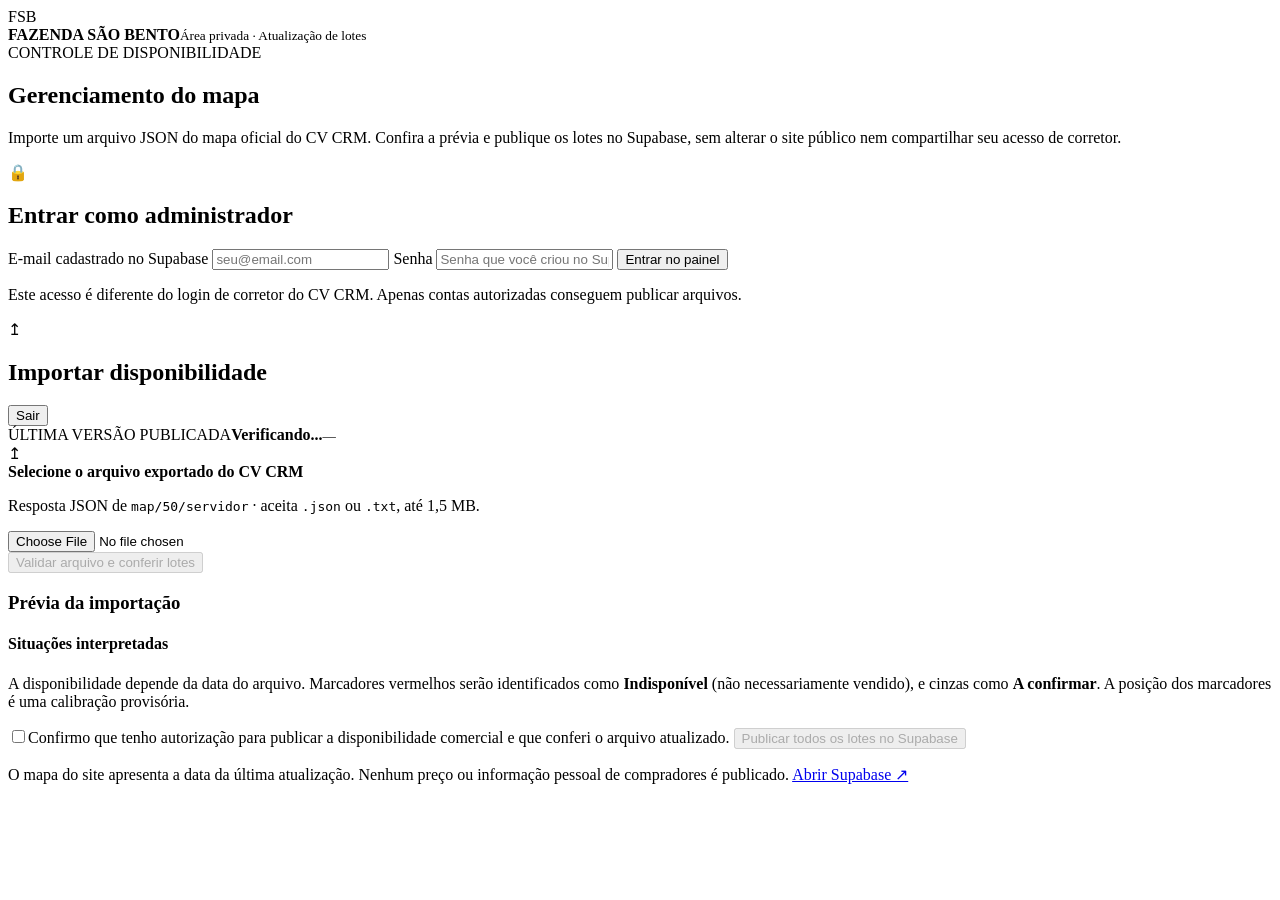
==== index.html @ a3e3b556 "feat: iniciar painel independente de disponibilidade CV CRM" ====
<!doctype html>
<html lang="pt-BR">
<head>
  <meta charset="utf-8"/>
  <meta name="viewport" content="width=device-width,initial-scale=1"/>
  <meta name="robots" content="noindex,nofollow,noarchive"/>
  <meta http-equiv="Content-Security-Policy" content="default-src 'none'; script-src 'self'; style-src 'self'; connect-src https://xzjjlykhumkrfmbvuvnt.supabase.co; img-src 'self' data:; base-uri 'none'; form-action 'none'; frame-ancestors 'none'"/>
  <title>Administração de lotes — Fazenda São Bento</title>
  <link rel="stylesheet" href="./admin.css"/>
  <script type="module" src="./admin.js"></script>
</head>
<body>
  <main class="wrap">
    <header class="brand"><span class="brand-mark">FSB</span><div><strong>FAZENDA SÃO BENTO</strong><small>Área privada · Atualização de lotes</small></div></header>
    <section class="intro"><span class="eyebrow">CONTROLE DE DISPONIBILIDADE</span><h1>Gerenciamento do mapa</h1><p>Importe um arquivo JSON do mapa oficial do CV CRM. Confira a prévia e publique os lotes no Supabase, sem alterar o site público nem compartilhar seu acesso de corretor.</p></section>
    <section class="card" id="login-panel">
      <div class="card-title"><span class="circle">🔒</span><h2>Entrar como administrador</h2></div>
      <form id="login-form" class="fields">
        <label for="email">E-mail cadastrado no Supabase</label>
        <input id="email" type="email" autocomplete="username" placeholder="seu@email.com" required maxlength="250"/>
        <label for="password">Senha</label>
        <input id="password" type="password" autocomplete="current-password" placeholder="Senha que você criou no Supabase" required/>
        <button class="btn primary" id="login-btn" type="submit">Entrar no painel</button>
      </form>
      <p class="small">Este acesso é diferente do login de corretor do CV CRM. Apenas contas autorizadas conseguem publicar arquivos.</p>
    </section>
    <section class="card hidden" id="import-panel">
      <div class="toolbar"><div class="card-title"><span class="circle">↥</span><h2>Importar disponibilidade</h2></div><button id="logout-btn" class="btn outline small-button" type="button">Sair</button></div>
      <div class="current"><span class="muted">ÚLTIMA VERSÃO PUBLICADA</span><strong id="latest-count">Verificando...</strong><small id="latest-date">—</small></div>
      <div class="drop"><div class="drop-icon">↥</div><strong>Selecione o arquivo exportado do CV CRM</strong><p>Resposta JSON de <code>map/50/servidor</code> · aceita <code>.json</code> ou <code>.txt</code>, até 1,5 MB.</p><input id="upload" type="file" accept=".json,.txt,application/json,text/plain"/><span id="selected" class="muted"></span></div>
      <button id="validate-btn" class="btn outline" type="button" disabled>Validar arquivo e conferir lotes</button>
      <div class="review hidden" id="review-panel">
        <h3>Prévia da importação</h3><div id="summary-stats" class="stats"></div>
        <h4>Situações interpretadas</h4><div id="summary-types" class="types"></div>
        <p class="warning">A disponibilidade depende da data do arquivo. Marcadores vermelhos serão identificados como <b>Indisponível</b> (não necessariamente vendido), e cinzas como <b>A confirmar</b>. A posição dos marcadores é uma calibração provisória.</p>
        <label class="check"><input id="confirm" type="checkbox"/><span>Confirmo que tenho autorização para publicar a disponibilidade comercial e que conferi o arquivo atualizado.</span></label>
        <button id="publish-btn" type="button" class="btn primary" disabled>Publicar todos os lotes no Supabase</button>
      </div>
    </section>
    <p id="notice" class="notice hidden" role="status" aria-live="polite"></p>
    <footer>O mapa do site apresenta a data da última atualização. Nenhum preço ou informação pessoal de compradores é publicado. <a href="https://supabase.com/dashboard/project/xzjjlykhumkrfmbvuvnt/editor" target="_blank" rel="noopener noreferrer">Abrir Supabase ↗</a></footer>
  </main>
</body>
</html>
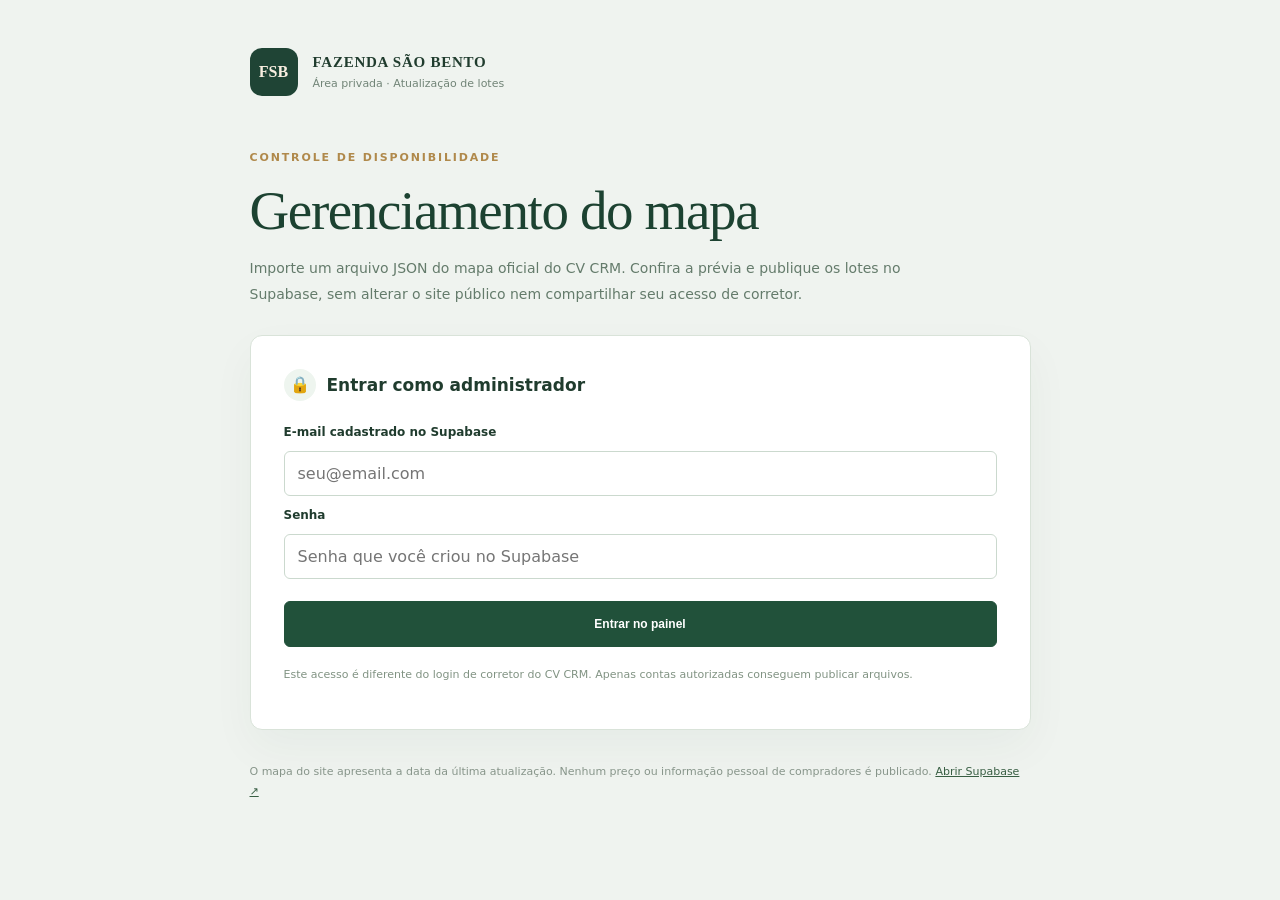
==== commit b272a55d: "fix: corrigir legenda vermelha para lotes vendidos" ====
--- a/index.html
+++ b/index.html
@@ -32,7 +32,7 @@
       <div class="review hidden" id="review-panel">
         <h3>Prévia da importação</h3><div id="summary-stats" class="stats"></div>
         <h4>Situações interpretadas</h4><div id="summary-types" class="types"></div>
-        <p class="warning">A disponibilidade depende da data do arquivo. Marcadores vermelhos serão identificados como <b>Indisponível</b> (não necessariamente vendido), e cinzas como <b>A confirmar</b>. A posição dos marcadores é uma calibração provisória.</p>
+        <p class="warning">A disponibilidade depende da data do arquivo. Marcadores vermelhos representam lotes <b>Vendidos</b>, conforme confirmado para a Fazenda São Bento. Os cinzas continuam como <b>A confirmar</b>. A posição dos marcadores é uma calibração provisória.</p>
         <label class="check"><input id="confirm" type="checkbox"/><span>Confirmo que tenho autorização para publicar a disponibilidade comercial e que conferi o arquivo atualizado.</span></label>
         <button id="publish-btn" type="button" class="btn primary" disabled>Publicar todos os lotes no Supabase</button>
       </div>
--- a/admin.css
+++ b/admin.css
@@ -0,0 +1 @@
+:root{font-family:Inter,system-ui,-apple-system,"Segoe UI",Arial,sans-serif;color:#203c2e;background:#eff3ef;font-synthesis:none}*{box-sizing:border-box}body{margin:0;min-height:100vh}.wrap{max-width:825px;margin:auto;padding:48px 22px 70px}.brand{display:flex;gap:15px;align-items:center;margin-bottom:50px}.brand-mark{width:48px;height:48px;display:grid;place-items:center;font-family:Georgia,serif;font-weight:bold;color:#f8eee0;background:#1f4435;border-radius:12px}.brand strong{display:block;font:600 15px Georgia,serif;letter-spacing:.05em}.brand small{color:#718477;font-size:11px;display:block;margin-top:6px}.eyebrow{color:#b0894b;letter-spacing:.17em;font-weight:800;font-size:11px}.intro h1{font:400 clamp(38px,6vw,55px) Georgia,serif;letter-spacing:-.025em;margin:14px 0;color:#1c4231}.intro p{max-width:720px;color:#647b6b;font-size:14px;line-height:1.85;margin:0 0 27px}.card{border-radius:12px;background:#fff;border:1px solid #d9e3d9;padding:33px;box-shadow:0 18px 45px #21452b0b;margin:21px 0}.card-title{display:flex;align-items:center;gap:11px;margin-bottom:24px}.card-title h2{font-size:17px;margin:0}.circle{width:32px;height:32px;border-radius:50%;display:grid;place-items:center;background:#eef5ef;color:#285b3f}.fields{display:flex;flex-direction:column;gap:12px}.fields label{font-size:12px;font-weight:700}.fields input{min-height:45px;padding:10px 13px;border:1px solid #cbd9ce;border-radius:6px;background:#fff;color:#213d31;font:inherit}.fields input:focus{outline:2px solid #68a27c}.btn{display:inline-flex;align-items:center;justify-content:center;border-radius:6px;min-height:46px;padding:12px 19px;font-weight:750;font-size:12px;cursor:pointer;transition:filter .2s}.btn:hover:not(:disabled){filter:brightness(.94)}.btn:disabled{opacity:.45;cursor:not-allowed}.primary{background:#21513a;color:#fff;border:1px solid #21513a}.fields .primary{margin-top:10px}.outline{background:#fff;color:#25553b;border:1px solid #aac4ae}.small-button{min-height:36px}.small{font-size:11px;color:#819383;line-height:1.8;margin-top:18px}.toolbar{display:flex;justify-content:space-between;align-items:center;gap:12px}.toolbar .card-title{margin-bottom:14px}.current{padding:17px 18px;background:#f4f7f2;border:1px solid #e1e8e1;border-radius:8px;display:flex;flex-direction:column;gap:7px;margin:6px 0 26px}.current strong{font-size:22px}.muted,.current small{color:#76877c;font-size:11px}.drop{border:2px dashed #b8cbb9;background:#fbfcf9;border-radius:10px;padding:29px 18px;text-align:center;display:flex;flex-direction:column;align-items:center;gap:12px;margin-bottom:14px}.drop-icon{display:grid;place-items:center;width:43px;height:43px;border-radius:50%;background:#e5f1e6;color:#22543c;font-size:26px;font-weight:bold}.drop strong{font-size:13px}.drop p{font-size:11px;color:#7e8d80;line-height:1.7;max-width:460px;margin:0}.drop code{color:#426949}.drop input{max-width:100%;font-size:12px}.review{padding-top:23px;border-top:1px solid #e7ece5;margin-top:27px}.review h3{font-size:17px}.review h4{font-size:13px;margin:24px 0 8px}.stats{display:grid;grid-template-columns:repeat(3,minmax(0,1fr));gap:10px}.stat{border:1px solid #e1e8df;padding:16px 12px;border-radius:7px;display:flex;flex-direction:column;gap:7px}.stat strong{font-size:24px}.stat span{font-size:11px;color:#728577}.types>div{display:flex;justify-content:space-between;font-size:12px;border-bottom:1px solid #edf1ec;padding:10px 0}.warning{background:#fff7e8;color:#7b6234;border:1px solid #ead8b9;font-size:12px;line-height:1.7;border-radius:5px;padding:14px}.check{display:flex;align-items:flex-start;gap:10px;color:#566d5b;font-size:12px;line-height:1.6;margin:19px 0}.check input{width:17px;height:17px;accent-color:#286340;flex:0 0 auto}.notice{padding:16px 17px;border:1px solid #c3d8c6;background:#eaf5eb;border-radius:7px;font-size:13px;line-height:1.7;white-space:pre-line}.notice.error{background:#ffeceb;border-color:#efc5bd;color:#9a3c35}.hidden{display:none!important}footer{font-size:11px;color:#87958a;line-height:1.9;margin-top:32px}footer a{color:#385e43}button:focus-visible,input:focus-visible{outline:3px solid #7ba986;outline-offset:2px}@media(max-width:600px){.wrap{padding:26px 14px 45px}.card{padding:22px 17px}.stats strong{font-size:20px}.brand{margin-bottom:34px}.toolbar .card-title h2{font-size:15px}}
